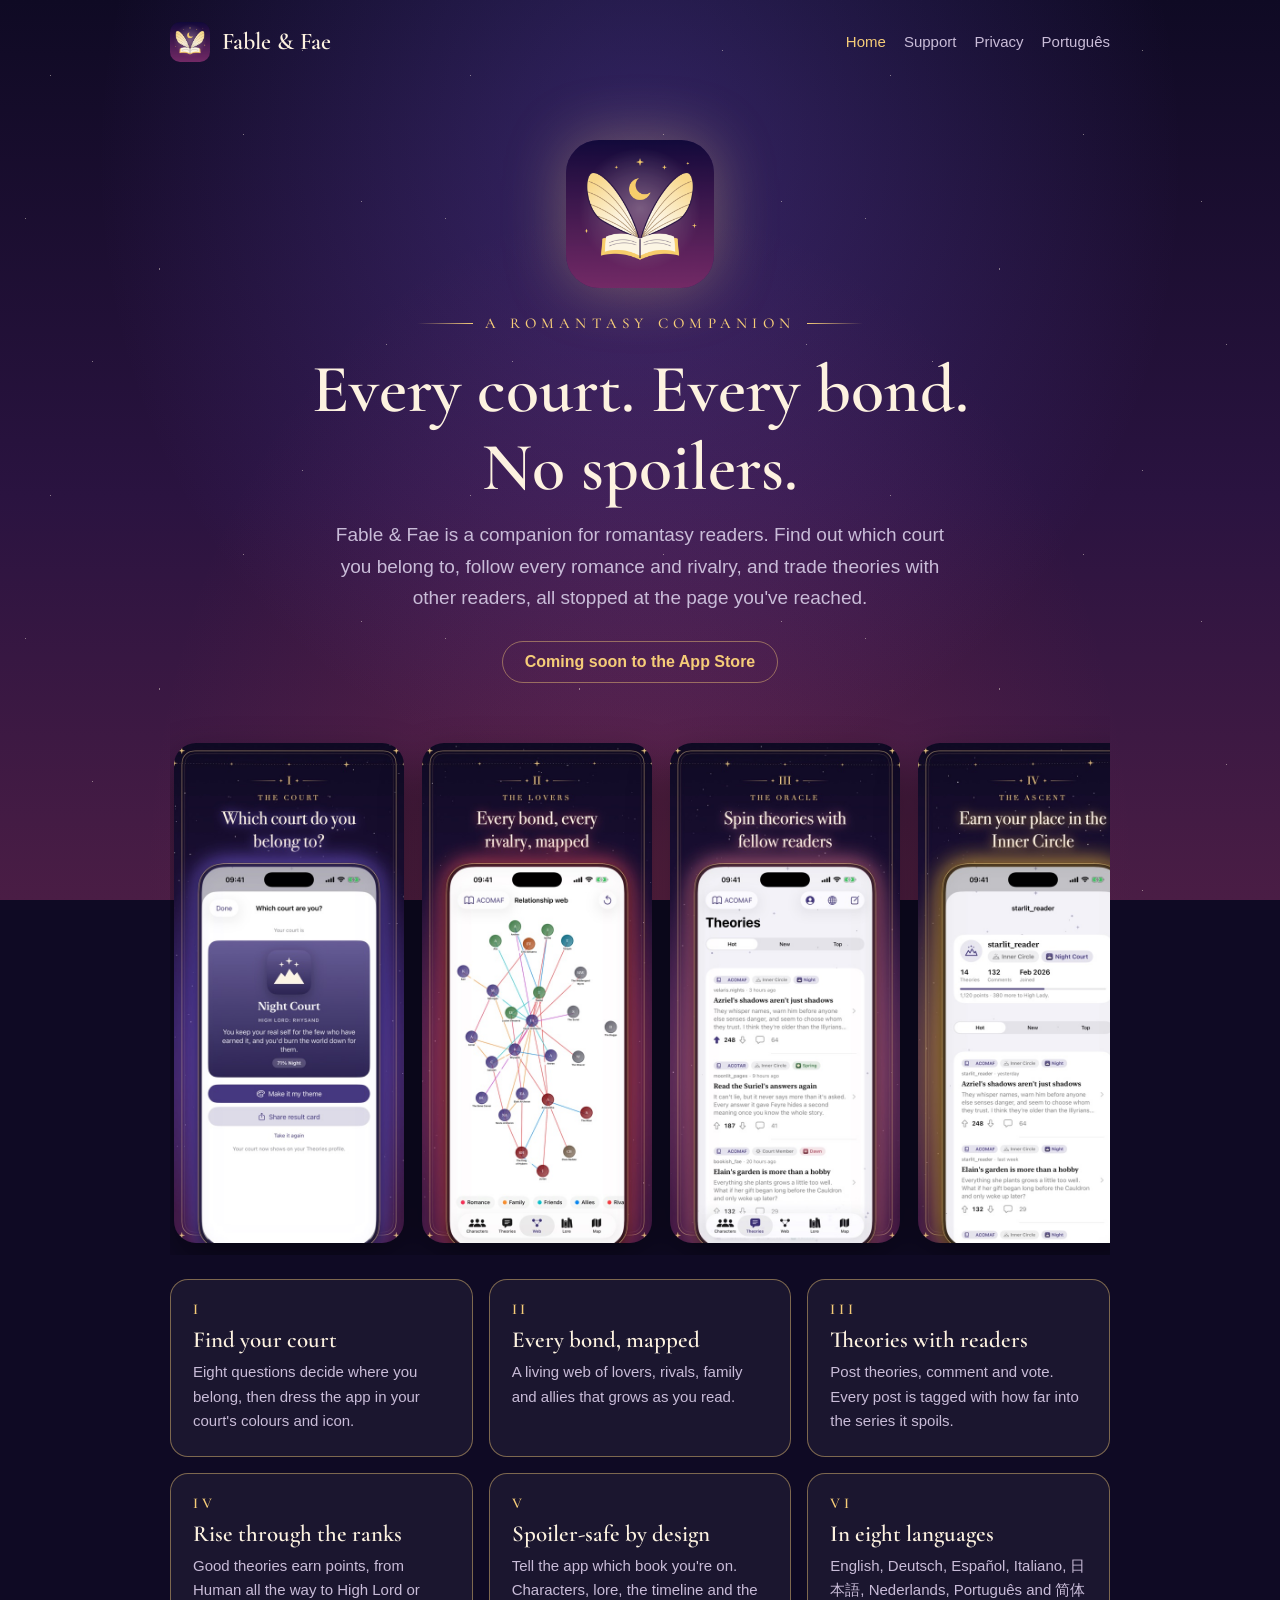
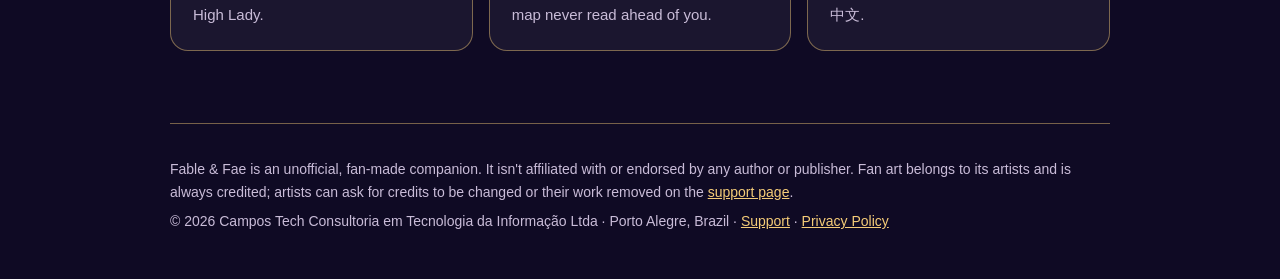
==== index.html @ 25b6af78 "Update the site" ====
<!doctype html>
<html lang="en">
<head>
  <meta charset="utf-8">
  <meta name="viewport" content="width=device-width, initial-scale=1">
  <title>Fable &amp; Fae</title>
  <meta name="description" content="Fable & Fae is a romantasy companion for readers: find your court, map every bond, and trade theories without spoilers.">
  <link rel="icon" href="images/favicon.png">
  <link rel="apple-touch-icon" href="images/apple-touch-icon.png">
  <link rel="alternate" hreflang="pt-BR" href="pt/">
  <link rel="preconnect" href="https://fonts.googleapis.com">
  <link rel="preconnect" href="https://fonts.gstatic.com" crossorigin>
  <link href="https://fonts.googleapis.com/css2?family=Cormorant+Garamond:wght@500;600&display=swap" rel="stylesheet">
  <link rel="stylesheet" href="style.css">
</head>
<body>
  <div class="wrap">
    <header class="top">
      <a class="brand" href="./"><img src="images/icon.png" alt="">Fable &amp; Fae</a>
      <nav>
        <a href="./" aria-current="page">Home</a>
        <a href="support.html">Support</a>
        <a href="privacy.html">Privacy</a>
        <a href="pt/" hreflang="pt-BR" lang="pt-BR">Português</a>
      </nav>
    </header>

    <section class="hero">
      <img class="icon" src="images/icon.png" alt="The Fable &amp; Fae icon: an open book whose pages rise as fae wings under a crescent moon">
      <div class="numeral">A romantasy companion</div>
      <h1>Every court. Every bond.<br>No spoilers.</h1>
      <p class="lede">Fable &amp; Fae is a companion for romantasy readers. Find out which court you belong to, follow every romance and rivalry, and trade theories with other readers, all stopped at the page you've reached.</p>
      <span class="badge">Coming soon to the App Store</span>
    </section>

    <div class="gallery" aria-label="App screenshots">
      <img src="images/01-court-en.jpg" alt="Which court do you belong to? The court quiz result">
      <img src="images/02-lovers-en.jpg" alt="Every bond, every rivalry, mapped: the relationship web">
      <img src="images/03-oracle-en.jpg" alt="Spin theories with fellow readers: the theories feed">
      <img src="images/04-ascent-en.jpg" alt="Earn your place in the Inner Circle: a reader's profile and rank">
      <img src="images/07-world-en.jpg" alt="Wander the realm as it unfolds: the map">
      <img src="images/08-glamour-en.jpg" alt="Wear your court's colors: themes and app icons">
    </div>

    <section class="features">
      <div class="feature"><div class="n">I</div><h3>Find your court</h3><p>Eight questions decide where you belong, then dress the app in your court's colours and icon.</p></div>
      <div class="feature"><div class="n">II</div><h3>Every bond, mapped</h3><p>A living web of lovers, rivals, family and allies that grows as you read.</p></div>
      <div class="feature"><div class="n">III</div><h3>Theories with readers</h3><p>Post theories, comment and vote. Every post is tagged with how far into the series it spoils.</p></div>
      <div class="feature"><div class="n">IV</div><h3>Rise through the ranks</h3><p>Good theories earn points, from Human all the way to High Lord or High Lady.</p></div>
      <div class="feature"><div class="n">V</div><h3>Spoiler-safe by design</h3><p>Tell the app which book you're on. Characters, lore, the timeline and the map never read ahead of you.</p></div>
      <div class="feature"><div class="n">VI</div><h3>In eight languages</h3><p>English, Deutsch, Español, Italiano, 日本語, Nederlands, Português and 简体中文.</p></div>
    </section>

    <footer>
      <p>Fable &amp; Fae is an unofficial, fan-made companion. It isn't affiliated with or endorsed by any author or publisher. Fan art belongs to its artists and is always credited; artists can ask for credits to be changed or their work removed on the <a href="support.html#artists">support page</a>.</p>
      <p>&copy; 2026 Campos Tech Consultoria em Tecnologia da Informação Ltda · Porto Alegre, Brazil · <a href="support.html">Support</a> · <a href="privacy.html">Privacy Policy</a></p>
    </footer>
  </div>
</body>
</html>
---- style.css ----
/* Fable & Fae: a night sky, gold foil and serif type, matching the App Store art. */
:root {
  --night: #0f0a24;
  --plum: #2a1340;
  --rose: #4a1d45;
  --gold: #f5cc78;
  --gold-dim: rgba(245, 204, 120, 0.45);
  --cream: #fdf2e0;
  --muted: #c9bcd8;
  --card: rgba(255, 255, 255, 0.05);
  --serif: "Cormorant Garamond", "Bodoni 72", Didot, Georgia, serif;
  --sans: -apple-system, BlinkMacSystemFont, "Segoe UI", Roboto, sans-serif;
}

* { box-sizing: border-box; }

html { background: var(--night); }

body {
  margin: 0;
  min-height: 100vh;
  color: var(--cream);
  font: 17px/1.65 var(--sans);
  background:
    radial-gradient(ellipse at 50% 18%, rgba(128, 97, 242, 0.28), transparent 60%),
    radial-gradient(ellipse at 50% 100%, rgba(230, 76, 107, 0.18), transparent 55%),
    linear-gradient(180deg, var(--night), var(--plum) 55%, var(--rose));
  background-attachment: fixed;
}

/* A faint field of stars. */
body::before {
  content: "";
  position: fixed;
  inset: 0;
  pointer-events: none;
  background-image:
    radial-gradient(1.5px 1.5px at 12% 18%, var(--cream) 50%, transparent 51%),
    radial-gradient(1px 1px at 72% 12%, var(--cream) 50%, transparent 51%),
    radial-gradient(1.5px 1.5px at 38% 64%, var(--cream) 50%, transparent 51%),
    radial-gradient(1px 1px at 86% 48%, var(--cream) 50%, transparent 51%),
    radial-gradient(1px 1px at 22% 86%, var(--cream) 50%, transparent 51%),
    radial-gradient(1.5px 1.5px at 58% 32%, var(--cream) 50%, transparent 51%),
    radial-gradient(1px 1px at 92% 82%, var(--cream) 50%, transparent 51%),
    radial-gradient(1px 1px at 6% 52%, var(--cream) 50%, transparent 51%);
  background-size: 420px 420px;
  opacity: 0.45;
}

a { color: var(--gold); }
a:hover { color: var(--cream); }

.wrap { position: relative; max-width: 980px; margin: 0 auto; padding: 0 20px; }
.prose { max-width: 720px; }

header.top {
  display: flex;
  align-items: center;
  justify-content: space-between;
  gap: 16px;
  padding: 22px 0;
}

.brand {
  display: flex;
  align-items: center;
  gap: 12px;
  color: var(--cream);
  text-decoration: none;
  font: 600 24px/1 var(--serif);
}
.brand img { width: 40px; height: 40px; border-radius: 10px; }

nav { display: flex; flex-wrap: wrap; gap: 6px 18px; font-size: 15px; }
nav a { color: var(--muted); text-decoration: none; }
nav a:hover, nav a[aria-current="page"] { color: var(--gold); }

.hero { text-align: center; padding: 56px 0 24px; }
.hero .icon { display: block; width: 148px; height: 148px; margin: 0 auto; border-radius: 33px; box-shadow: 0 0 60px rgba(245, 204, 120, 0.35); }

.numeral {
  display: inline-flex;
  align-items: center;
  gap: 12px;
  margin-top: 28px;
  color: var(--gold);
  font: 500 15px/1 var(--serif);
  letter-spacing: 0.35em;
  text-transform: uppercase;
}
.numeral::before, .numeral::after {
  content: "";
  width: 56px;
  height: 1px;
  background: linear-gradient(90deg, transparent, var(--gold));
}
.numeral::after { transform: scaleX(-1); }

h1, h2, h3 { font-family: var(--serif); font-weight: 600; line-height: 1.15; }
h1 { font-size: clamp(40px, 7vw, 68px); margin: 18px 0 12px; }
h2 { font-size: clamp(28px, 4vw, 38px); margin: 48px 0 12px; color: var(--cream); }
h3 { font-size: 23px; margin: 28px 0 6px; color: var(--gold); }

.lede { max-width: 620px; margin: 0 auto; color: var(--muted); font-size: 19px; }

.badge {
  display: inline-block;
  margin-top: 28px;
  padding: 12px 22px;
  border: 1px solid var(--gold-dim);
  border-radius: 999px;
  color: var(--gold);
  font: 600 16px/1 var(--sans);
}

.gallery {
  display: flex;
  gap: 18px;
  overflow-x: auto;
  padding: 36px 4px 12px;
  scroll-snap-type: x mandatory;
}
.gallery img {
  flex: 0 0 auto;
  width: 230px;
  height: auto;
  border-radius: 22px;
  scroll-snap-align: center;
  box-shadow: 0 18px 40px rgba(0, 0, 0, 0.45);
}

.features {
  display: grid;
  grid-template-columns: repeat(auto-fit, minmax(240px, 1fr));
  gap: 16px;
  margin: 24px 0 8px;
}
.feature {
  padding: 22px;
  border: 1px solid var(--gold-dim);
  border-radius: 18px;
  background: var(--card);
}
.feature .n { color: var(--gold); font: 600 15px/1 var(--serif); letter-spacing: 0.25em; }
.feature h3 { margin-top: 10px; color: var(--cream); }
.feature p { margin: 0; color: var(--muted); font-size: 15px; }

.prose h2 { font-size: 28px; margin-top: 40px; }
.prose ul { padding-left: 22px; }
.prose li { margin: 6px 0; }
.prose .meta { color: var(--muted); font-size: 15px; }

details {
  margin: 12px 0;
  padding: 14px 18px;
  border: 1px solid var(--gold-dim);
  border-radius: 14px;
  background: var(--card);
}
summary { cursor: pointer; font-weight: 600; }
details p { margin: 10px 0 2px; color: var(--muted); }

.contact {
  margin: 24px 0;
  padding: 22px;
  border: 1px solid var(--gold);
  border-radius: 18px;
  background: rgba(245, 204, 120, 0.08);
}

footer {
  margin-top: 72px;
  padding: 28px 0 40px;
  border-top: 1px solid var(--gold-dim);
  color: var(--muted);
  font-size: 14px;
}
footer p { margin: 6px 0; }

@media (max-width: 560px) {
  body { font-size: 16px; }
  header.top { flex-direction: column; align-items: flex-start; }
  .hero { padding-top: 28px; }
  .gallery img { width: 190px; }
  .numeral { letter-spacing: 0.2em; font-size: 13px; }
  .numeral::before, .numeral::after { width: 24px; }
}
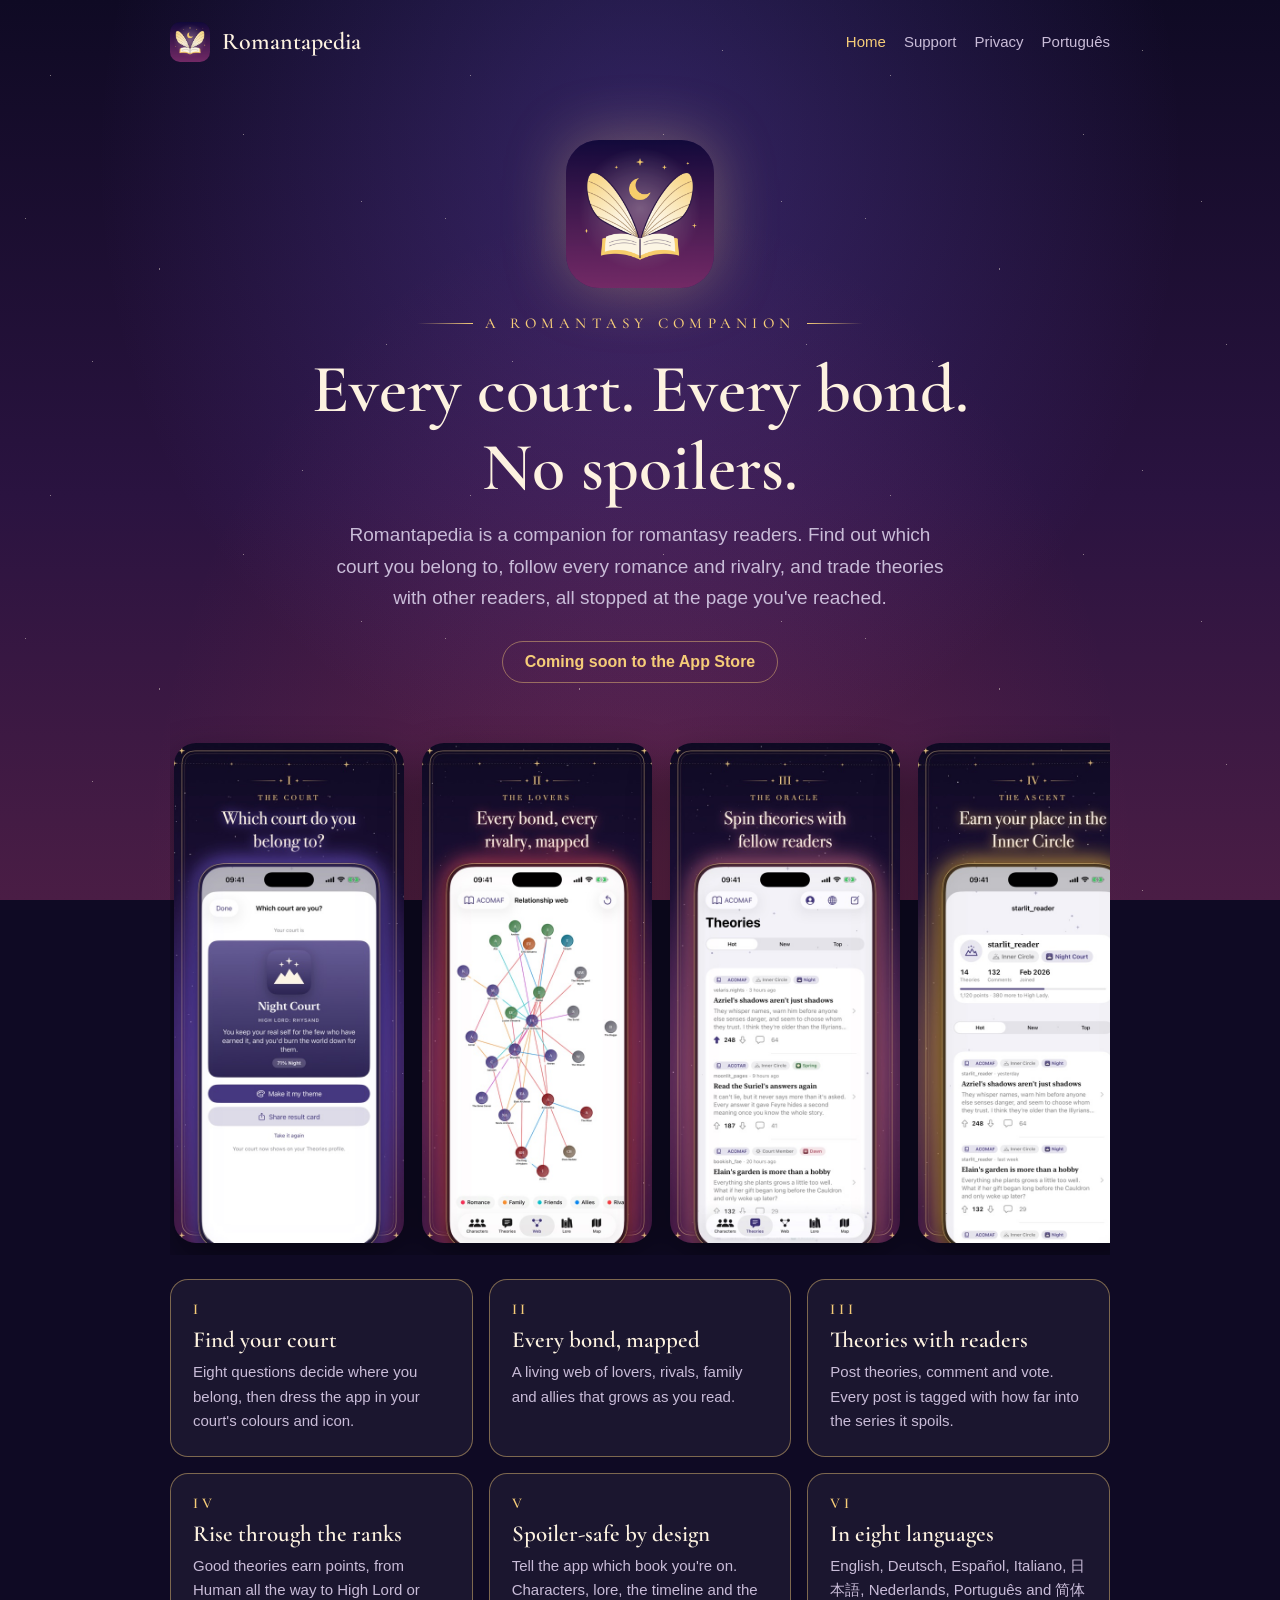
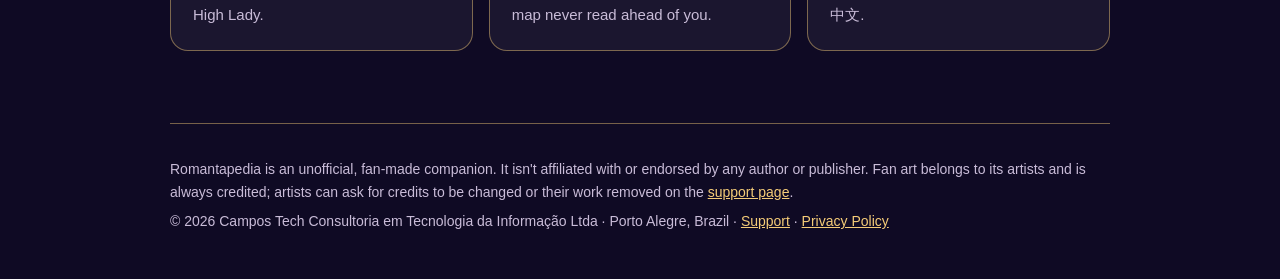
==== commit 55b3d31f: "Update the site" ====
--- a/index.html
+++ b/index.html
@@ -3,8 +3,8 @@
 <head>
   <meta charset="utf-8">
   <meta name="viewport" content="width=device-width, initial-scale=1">
-  <title>Fable &amp; Fae</title>
-  <meta name="description" content="Fable & Fae is a romantasy companion for readers: find your court, map every bond, and trade theories without spoilers.">
+  <title>Romantapedia: Romantasy Guide</title>
+  <meta name="description" content="Romantapedia is a romantasy companion for readers: find your court, map every bond, and trade theories without spoilers.">
   <link rel="icon" href="images/favicon.png">
   <link rel="apple-touch-icon" href="images/apple-touch-icon.png">
   <link rel="alternate" hreflang="pt-BR" href="pt/">
@@ -16,7 +16,7 @@
 <body>
   <div class="wrap">
     <header class="top">
-      <a class="brand" href="./"><img src="images/icon.png" alt="">Fable &amp; Fae</a>
+      <a class="brand" href="./"><img src="images/icon.png" alt="">Romantapedia</a>
       <nav>
         <a href="./" aria-current="page">Home</a>
         <a href="support.html">Support</a>
@@ -26,10 +26,10 @@
     </header>
 
     <section class="hero">
-      <img class="icon" src="images/icon.png" alt="The Fable &amp; Fae icon: an open book whose pages rise as fae wings under a crescent moon">
+      <img class="icon" src="images/icon.png" alt="The Romantapedia icon: an open book whose pages rise as fae wings under a crescent moon">
       <div class="numeral">A romantasy companion</div>
       <h1>Every court. Every bond.<br>No spoilers.</h1>
-      <p class="lede">Fable &amp; Fae is a companion for romantasy readers. Find out which court you belong to, follow every romance and rivalry, and trade theories with other readers, all stopped at the page you've reached.</p>
+      <p class="lede">Romantapedia is a companion for romantasy readers. Find out which court you belong to, follow every romance and rivalry, and trade theories with other readers, all stopped at the page you've reached.</p>
       <span class="badge">Coming soon to the App Store</span>
     </section>
 
@@ -52,7 +52,7 @@
     </section>
 
     <footer>
-      <p>Fable &amp; Fae is an unofficial, fan-made companion. It isn't affiliated with or endorsed by any author or publisher. Fan art belongs to its artists and is always credited; artists can ask for credits to be changed or their work removed on the <a href="support.html#artists">support page</a>.</p>
+      <p>Romantapedia is an unofficial, fan-made companion. It isn't affiliated with or endorsed by any author or publisher. Fan art belongs to its artists and is always credited; artists can ask for credits to be changed or their work removed on the <a href="support.html#artists">support page</a>.</p>
       <p>&copy; 2026 Campos Tech Consultoria em Tecnologia da Informação Ltda · Porto Alegre, Brazil · <a href="support.html">Support</a> · <a href="privacy.html">Privacy Policy</a></p>
     </footer>
   </div>
--- a/style.css
+++ b/style.css
@@ -1,4 +1,4 @@
-/* Fable & Fae: a night sky, gold foil and serif type, matching the App Store art. */
+/* Romantapedia: a night sky, gold foil and serif type, matching the App Store art. */
 :root {
   --night: #0f0a24;
   --plum: #2a1340;
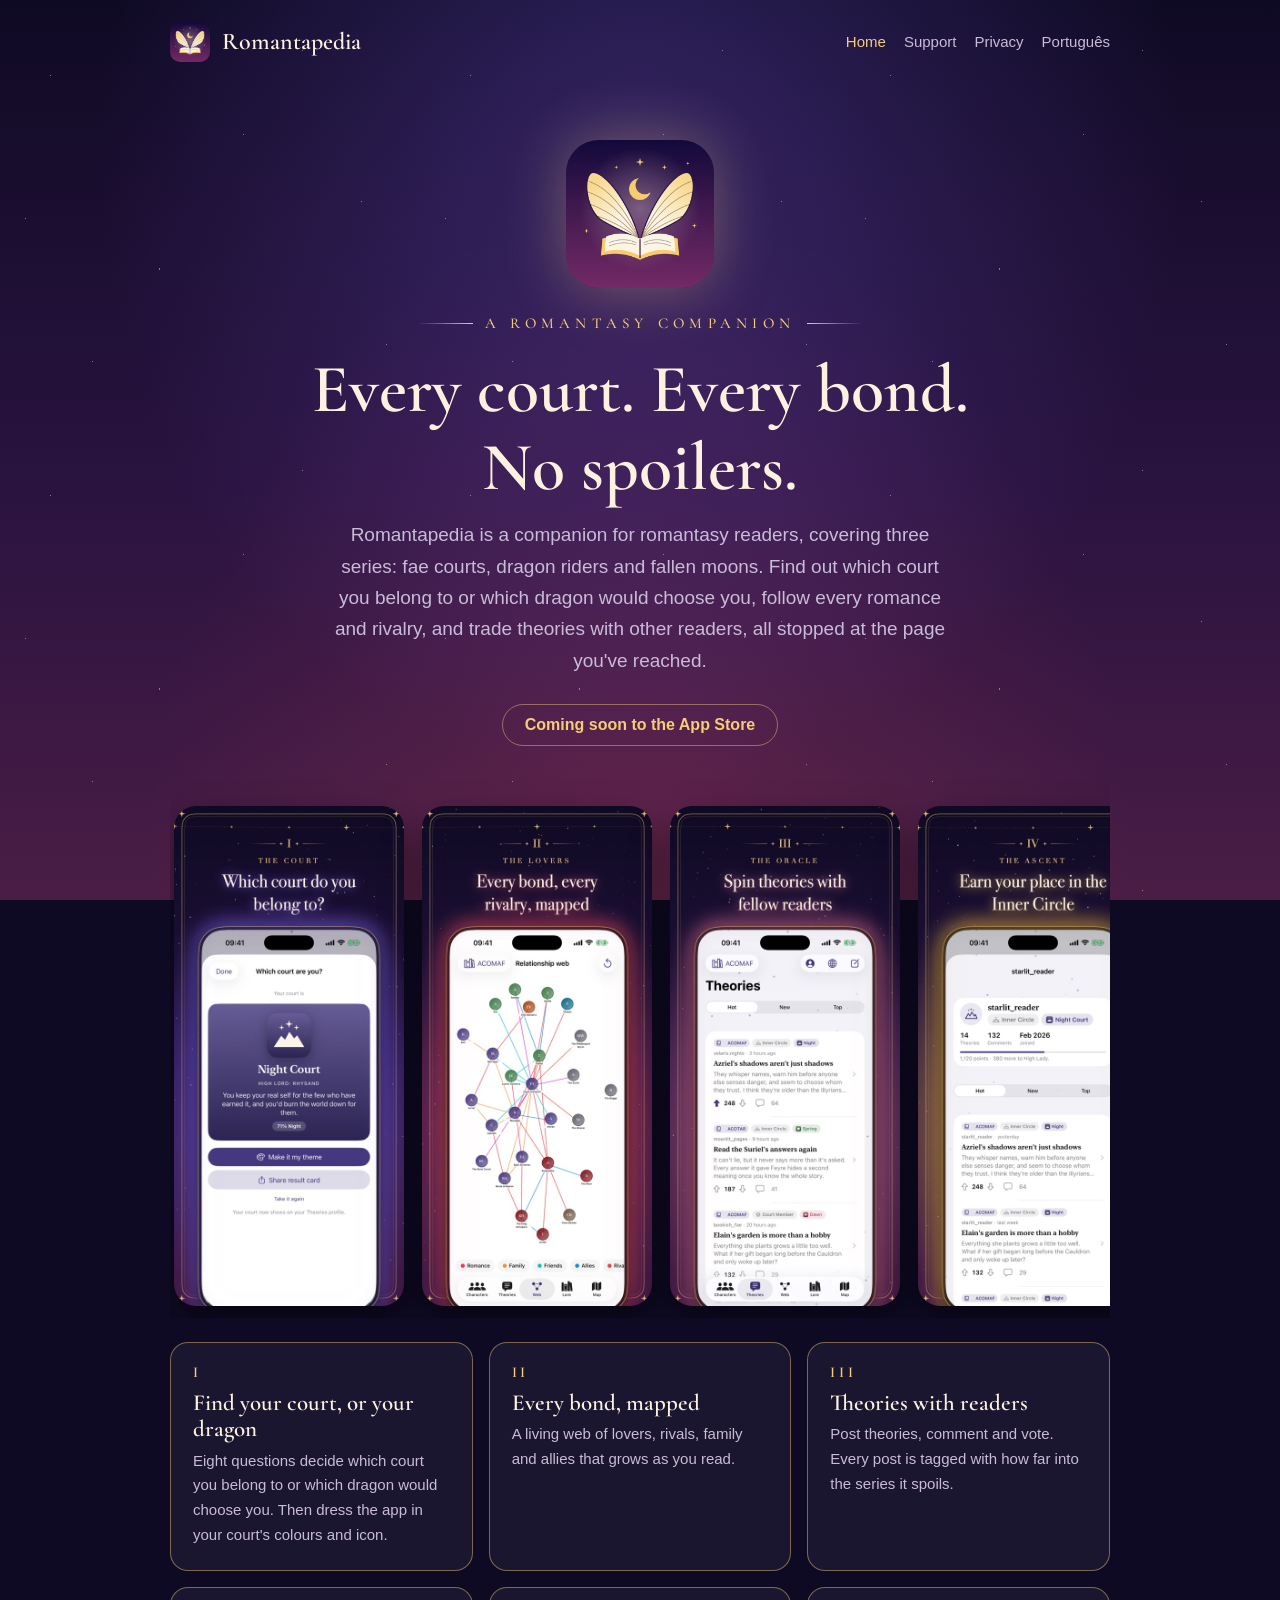
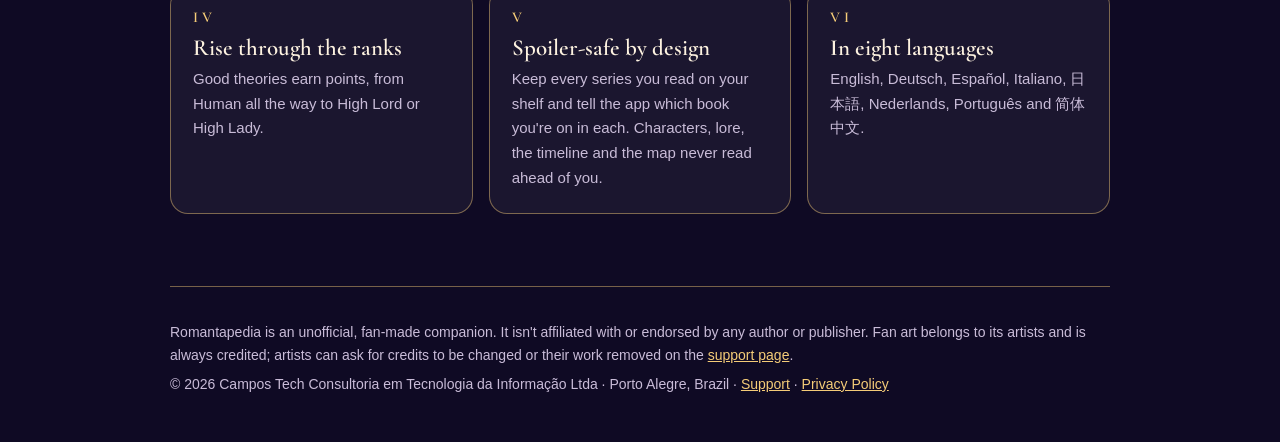
==== commit d03fb63e: "Update the site" ====
--- a/index.html
+++ b/index.html
@@ -4,7 +4,7 @@
   <meta charset="utf-8">
   <meta name="viewport" content="width=device-width, initial-scale=1">
   <title>Romantapedia: Romantasy Guide</title>
-  <meta name="description" content="Romantapedia is a romantasy companion for readers: find your court, map every bond, and trade theories without spoilers.">
+  <meta name="description" content="Romantapedia is a romantasy companion for readers of three series: find your court or your dragon, map every bond, and trade theories without spoilers.">
   <link rel="icon" href="images/favicon.png">
   <link rel="apple-touch-icon" href="images/apple-touch-icon.png">
   <link rel="alternate" hreflang="pt-BR" href="pt/">
@@ -29,7 +29,7 @@
       <img class="icon" src="images/icon.png" alt="The Romantapedia icon: an open book whose pages rise as fae wings under a crescent moon">
       <div class="numeral">A romantasy companion</div>
       <h1>Every court. Every bond.<br>No spoilers.</h1>
-      <p class="lede">Romantapedia is a companion for romantasy readers. Find out which court you belong to, follow every romance and rivalry, and trade theories with other readers, all stopped at the page you've reached.</p>
+      <p class="lede">Romantapedia is a companion for romantasy readers, covering three series: fae courts, dragon riders and fallen moons. Find out which court you belong to or which dragon would choose you, follow every romance and rivalry, and trade theories with other readers, all stopped at the page you've reached.</p>
       <span class="badge">Coming soon to the App Store</span>
     </section>
 
@@ -40,14 +40,15 @@
       <img src="images/04-ascent-en.jpg" alt="Earn your place in the Inner Circle: a reader's profile and rank">
       <img src="images/07-world-en.jpg" alt="Wander the realm as it unfolds: the map">
       <img src="images/08-glamour-en.jpg" alt="Wear your court's colors: themes and app icons">
+      <img src="images/09-dragon-en.jpg" alt="Which dragon would choose you? The dragon quiz result">
     </div>
 
     <section class="features">
-      <div class="feature"><div class="n">I</div><h3>Find your court</h3><p>Eight questions decide where you belong, then dress the app in your court's colours and icon.</p></div>
+      <div class="feature"><div class="n">I</div><h3>Find your court, or your dragon</h3><p>Eight questions decide which court you belong to or which dragon would choose you. Then dress the app in your court's colours and icon.</p></div>
       <div class="feature"><div class="n">II</div><h3>Every bond, mapped</h3><p>A living web of lovers, rivals, family and allies that grows as you read.</p></div>
       <div class="feature"><div class="n">III</div><h3>Theories with readers</h3><p>Post theories, comment and vote. Every post is tagged with how far into the series it spoils.</p></div>
       <div class="feature"><div class="n">IV</div><h3>Rise through the ranks</h3><p>Good theories earn points, from Human all the way to High Lord or High Lady.</p></div>
-      <div class="feature"><div class="n">V</div><h3>Spoiler-safe by design</h3><p>Tell the app which book you're on. Characters, lore, the timeline and the map never read ahead of you.</p></div>
+      <div class="feature"><div class="n">V</div><h3>Spoiler-safe by design</h3><p>Keep every series you read on your shelf and tell the app which book you're on in each. Characters, lore, the timeline and the map never read ahead of you.</p></div>
       <div class="feature"><div class="n">VI</div><h3>In eight languages</h3><p>English, Deutsch, Español, Italiano, 日本語, Nederlands, Português and 简体中文.</p></div>
     </section>
 
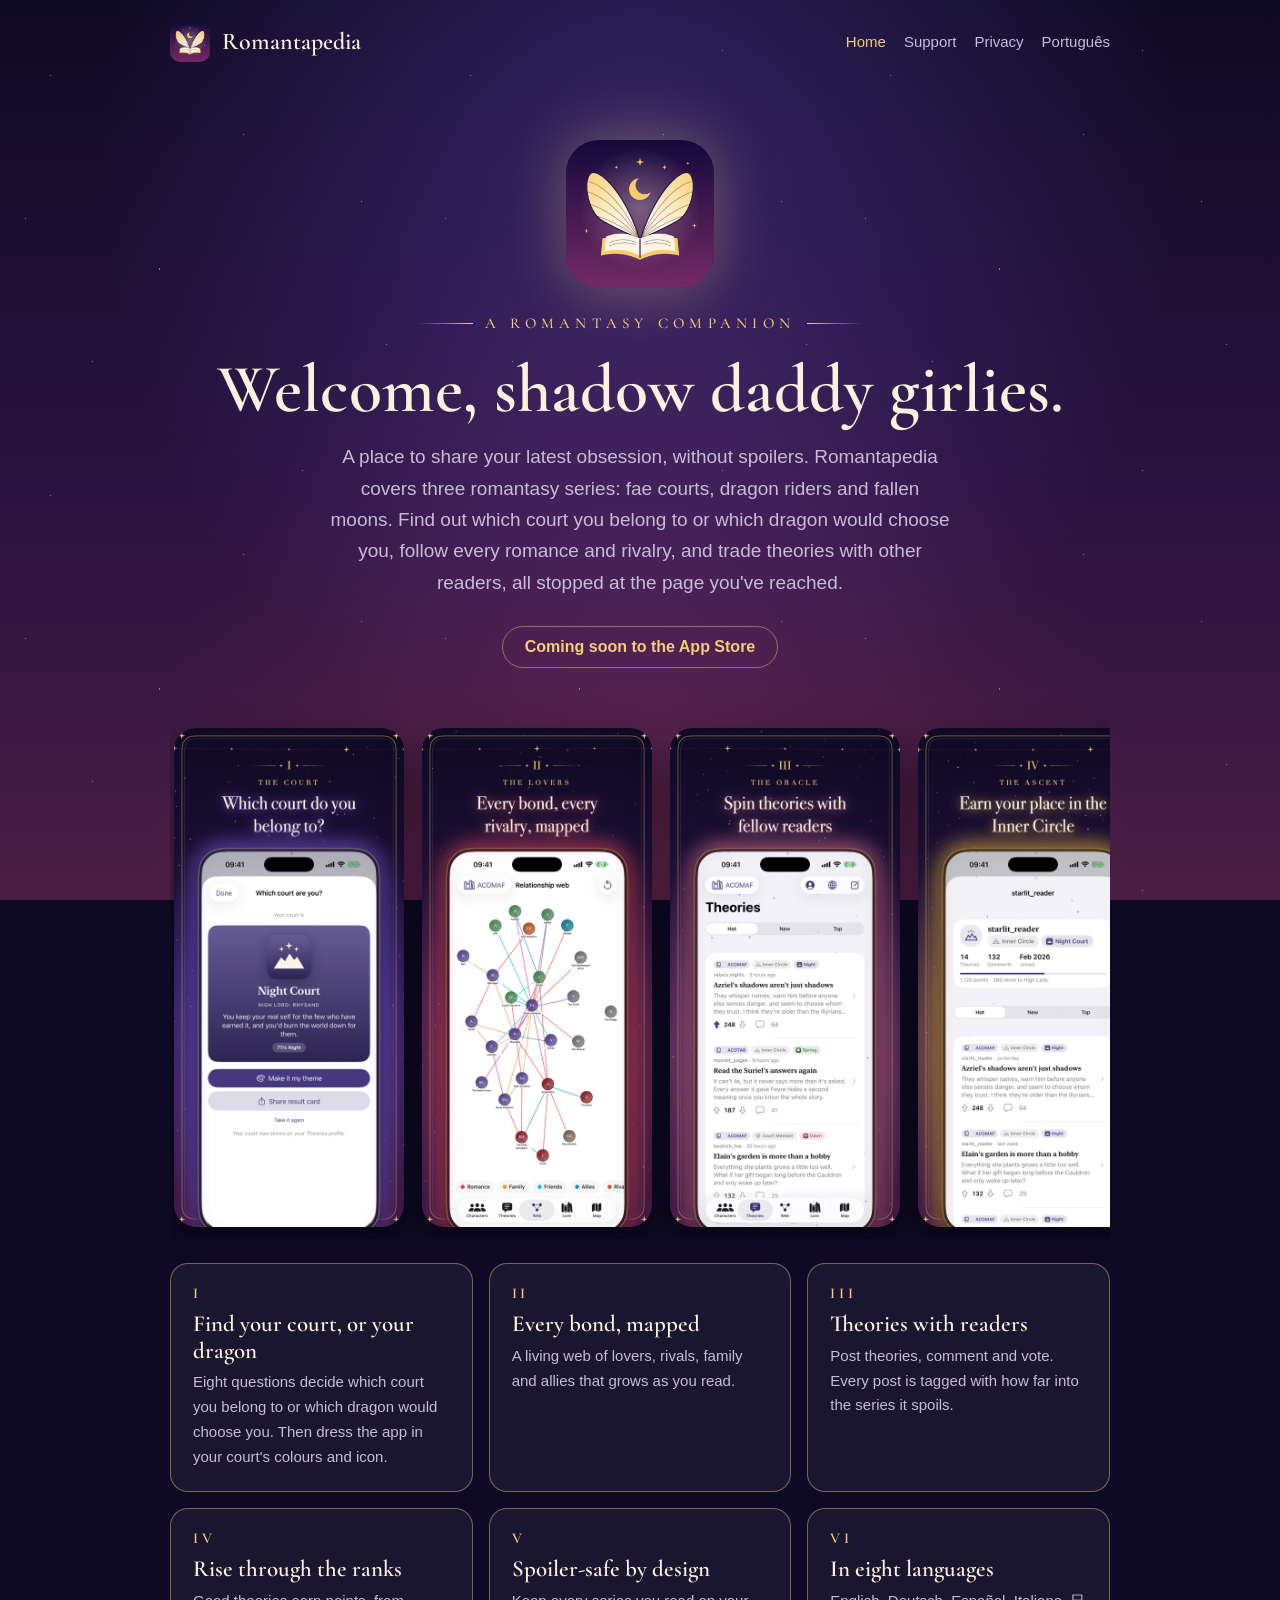
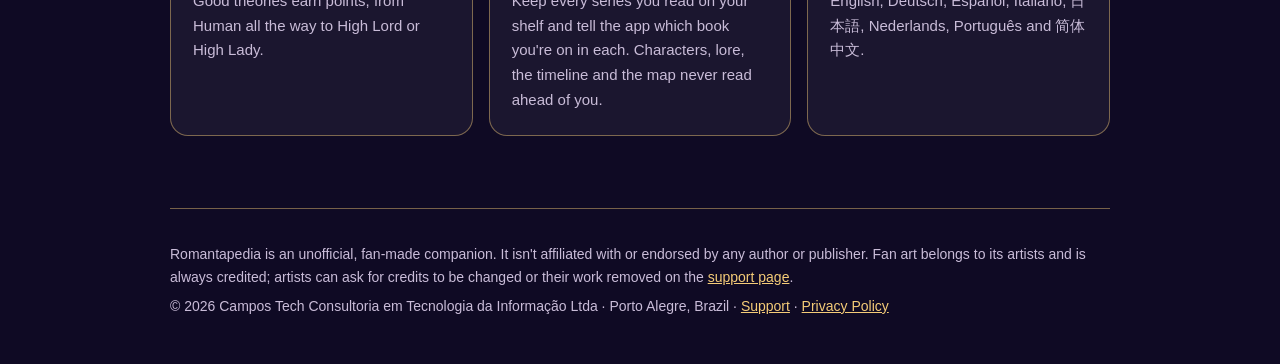
==== commit c61d666c: "Update the site" ====
--- a/index.html
+++ b/index.html
@@ -4,7 +4,7 @@
   <meta charset="utf-8">
   <meta name="viewport" content="width=device-width, initial-scale=1">
   <title>Romantapedia: Romantasy Guide</title>
-  <meta name="description" content="Romantapedia is a romantasy companion for readers of three series: find your court or your dragon, map every bond, and trade theories without spoilers.">
+  <meta name="description" content="Romantapedia is a place to share your latest romantasy obsession: find your court or your dragon, map every bond, and trade theories without spoilers.">
   <link rel="icon" href="images/favicon.png">
   <link rel="apple-touch-icon" href="images/apple-touch-icon.png">
   <link rel="alternate" hreflang="pt-BR" href="pt/">
@@ -28,8 +28,8 @@
     <section class="hero">
       <img class="icon" src="images/icon.png" alt="The Romantapedia icon: an open book whose pages rise as fae wings under a crescent moon">
       <div class="numeral">A romantasy companion</div>
-      <h1>Every court. Every bond.<br>No spoilers.</h1>
-      <p class="lede">Romantapedia is a companion for romantasy readers, covering three series: fae courts, dragon riders and fallen moons. Find out which court you belong to or which dragon would choose you, follow every romance and rivalry, and trade theories with other readers, all stopped at the page you've reached.</p>
+      <h1>Welcome, shadow daddy girlies.</h1>
+      <p class="lede">A place to share your latest obsession, without spoilers. Romantapedia covers three romantasy series: fae courts, dragon riders and fallen moons. Find out which court you belong to or which dragon would choose you, follow every romance and rivalry, and trade theories with other readers, all stopped at the page you've reached.</p>
       <span class="badge">Coming soon to the App Store</span>
     </section>
 
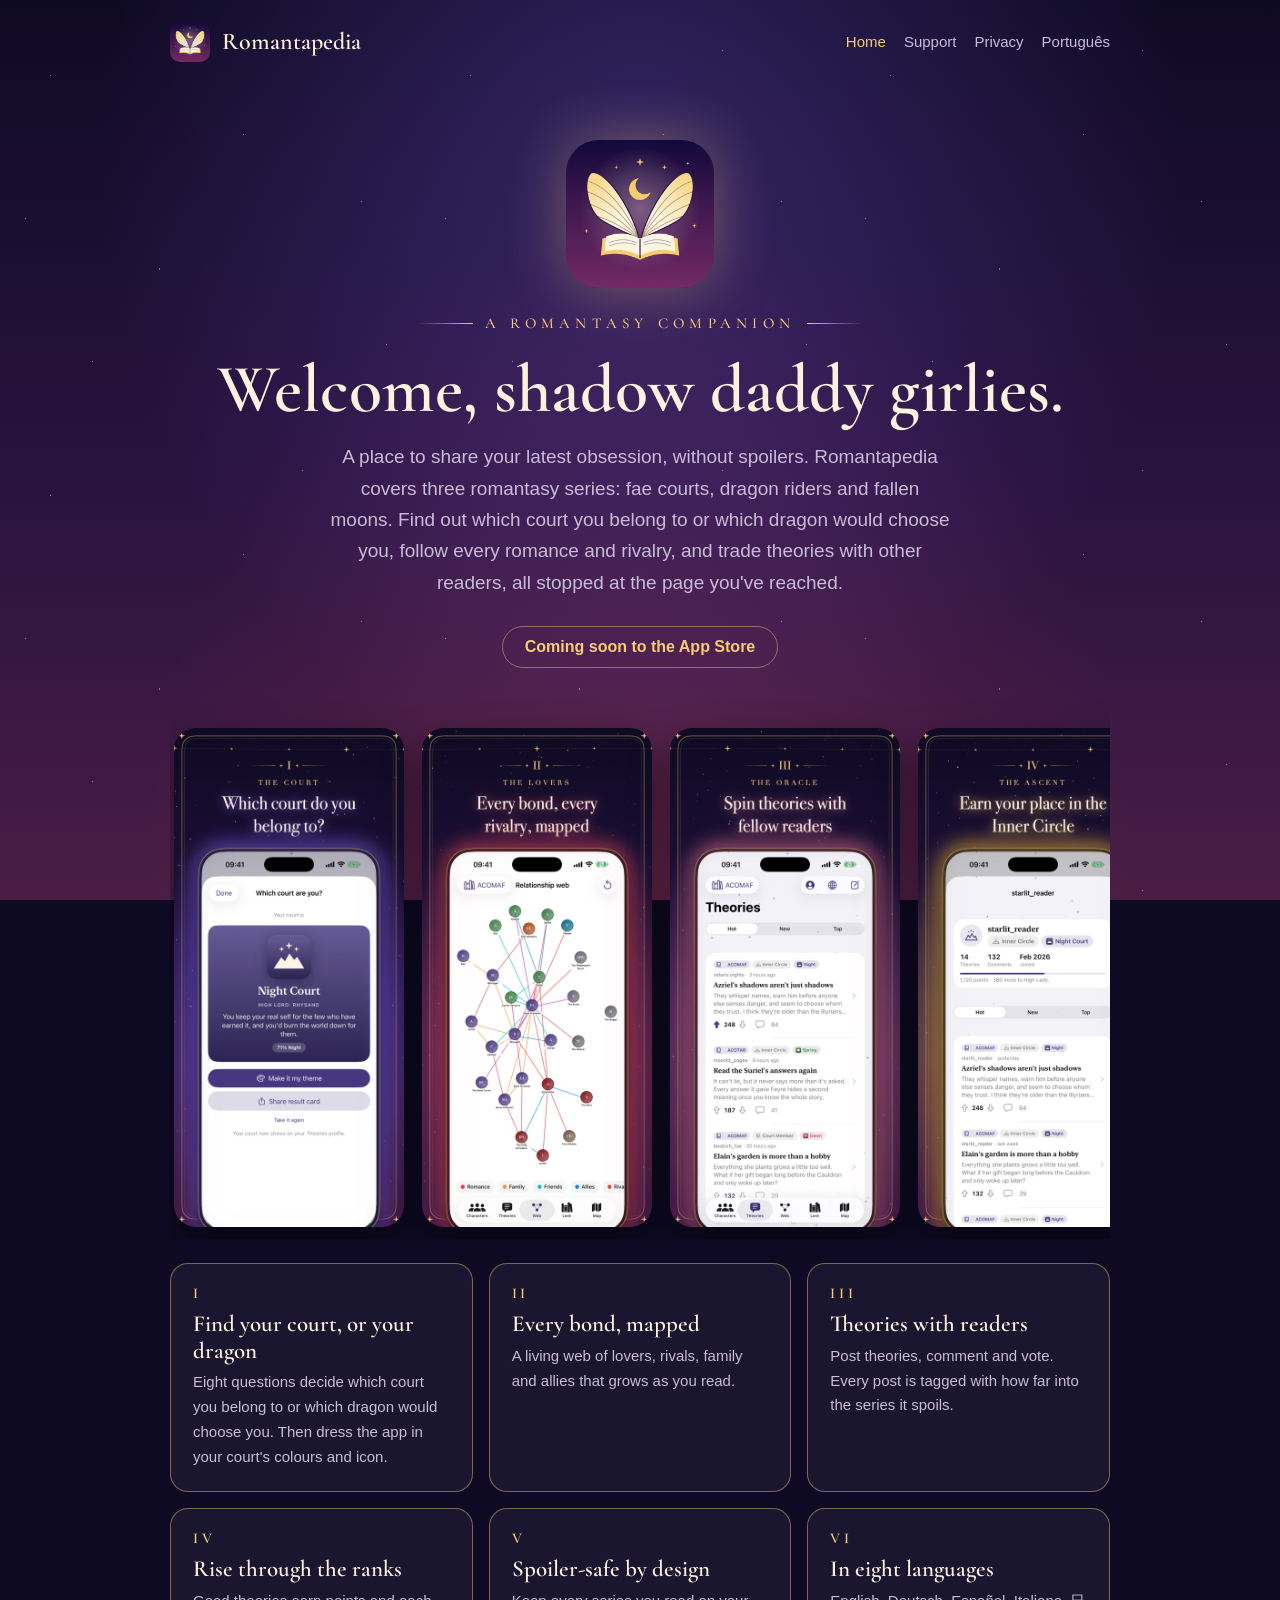
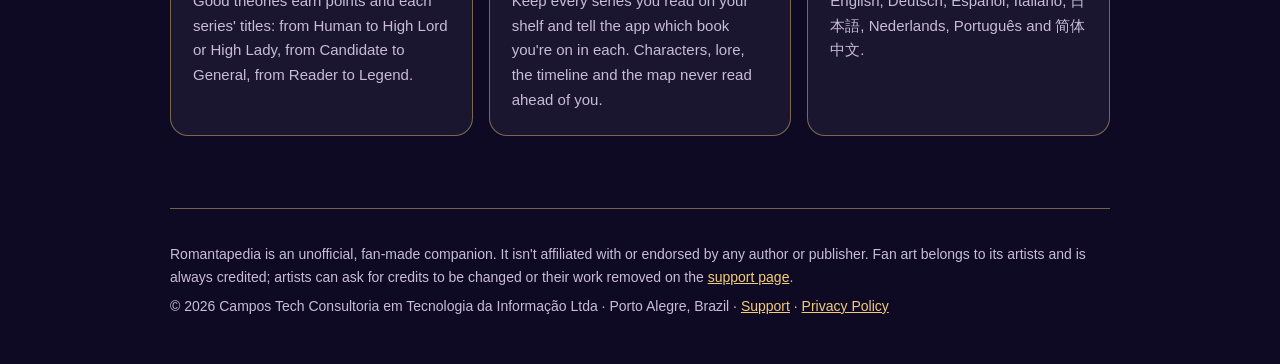
==== commit cc99d13e: "Update the site" ====
--- a/index.html
+++ b/index.html
@@ -47,7 +47,7 @@
       <div class="feature"><div class="n">I</div><h3>Find your court, or your dragon</h3><p>Eight questions decide which court you belong to or which dragon would choose you. Then dress the app in your court's colours and icon.</p></div>
       <div class="feature"><div class="n">II</div><h3>Every bond, mapped</h3><p>A living web of lovers, rivals, family and allies that grows as you read.</p></div>
       <div class="feature"><div class="n">III</div><h3>Theories with readers</h3><p>Post theories, comment and vote. Every post is tagged with how far into the series it spoils.</p></div>
-      <div class="feature"><div class="n">IV</div><h3>Rise through the ranks</h3><p>Good theories earn points, from Human all the way to High Lord or High Lady.</p></div>
+      <div class="feature"><div class="n">IV</div><h3>Rise through the ranks</h3><p>Good theories earn points and each series' titles: from Human to High Lord or High Lady, from Candidate to General, from Reader to Legend.</p></div>
       <div class="feature"><div class="n">V</div><h3>Spoiler-safe by design</h3><p>Keep every series you read on your shelf and tell the app which book you're on in each. Characters, lore, the timeline and the map never read ahead of you.</p></div>
       <div class="feature"><div class="n">VI</div><h3>In eight languages</h3><p>English, Deutsch, Español, Italiano, 日本語, Nederlands, Português and 简体中文.</p></div>
     </section>
